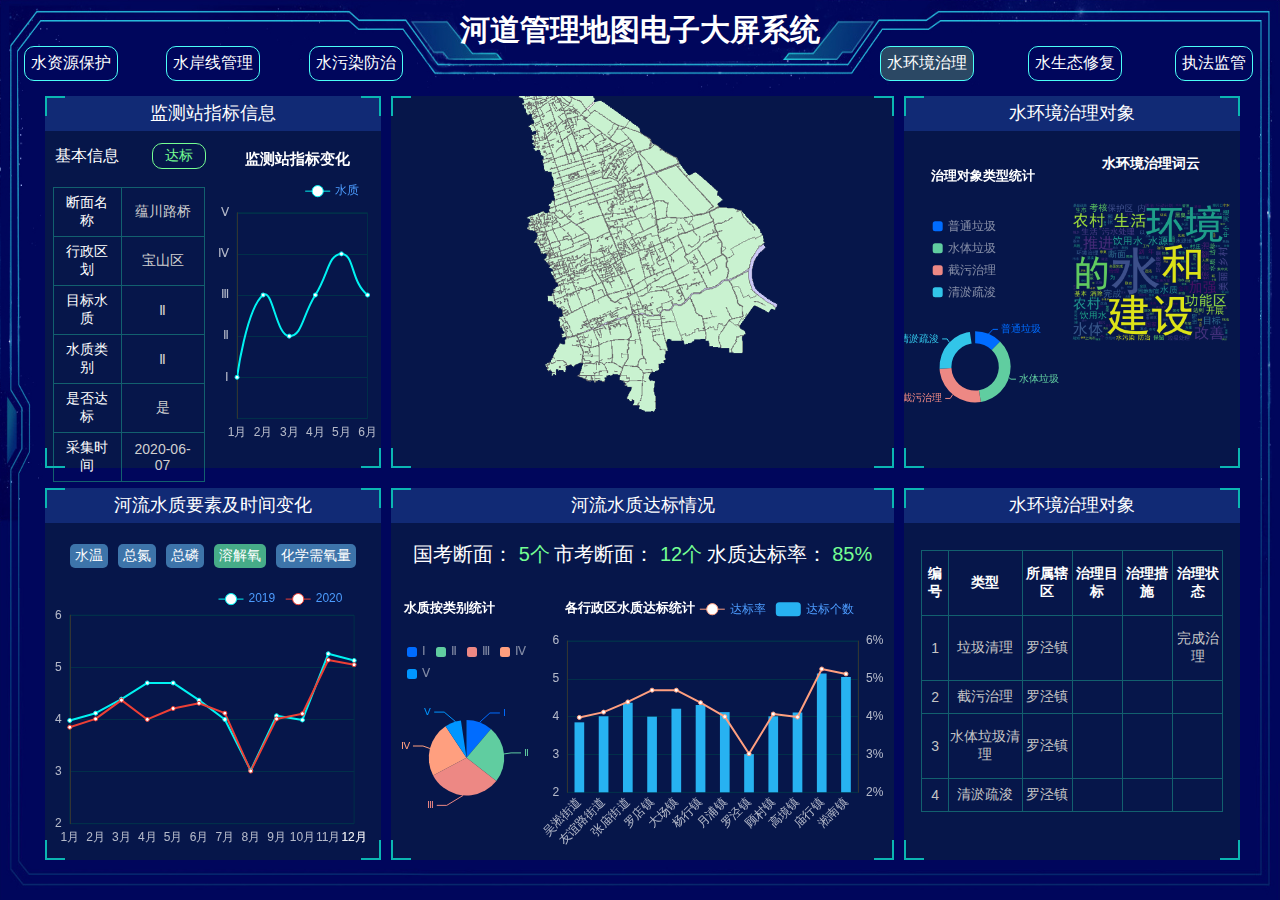
==== riverMap4.html @ e08fa7f7 "20210315第一版" ====
<!DOCTYPE html>
<html lang="zh">
<head>
  <meta charset="UTF-8">
  <title>河道管理地图电子大屏系统</title>
  <link rel="stylesheet" href="css/base.css"/>
  <link rel="stylesheet" href="css/riverMap4.css"/>
</head>
<body>
<header>
  <div class="left">
    <ul>
      <li>水资源保护</li>
      <li>水岸线管理</li>
      <li>水污染防治</li>
    </ul>
  </div>
  <div class="center">
    <h1>河道管理地图电子大屏系统</h1>
  </div>
  <div class="right">
    <ul>
      <li class="active">水环境治理</li>
      <li>水生态修复</li>
      <li>执法监管</li>
    </ul>
  </div>
</header>
<section>
  <div class="left">
    <div class="top">
      <span class="border b1"></span>
      <span class="border b2"></span>
      <span class="border b3"></span>
      <span class="border b4"></span>
      <div class="title">监测站指标信息</div>
      <div class="content">
        <div class="information">
          <div class="head clear-fix">
            <div class="name">基本信息</div>
            <div class="standard">达标</div>
          </div>
          <table>
            <tr>
              <td>断面名称</td>
              <td>蕴川路桥</td>
            </tr>
            <tr>
              <td>行政区划</td>
              <td>宝山区</td>
            </tr>
            <tr>
              <td>目标水质</td>
              <td>Ⅱ</td>
            </tr>
            <tr>
              <td>水质类别</td>
              <td>Ⅱ</td>
            </tr>
            <tr>
              <td>是否达标</td>
              <td>是</td>
            </tr>
            <tr>
              <td>采集时间</td>
              <td>2020-06-07</td>
            </tr>
          </table>

        </div>
        <div class="change"></div>
      </div>
    </div>
    <div class="bottom">
      <span class="border b1"></span>
      <span class="border b2"></span>
      <span class="border b3"></span>
      <span class="border b4"></span>
      <div class="title">河流水质要素及时间变化</div>
      <div class="element">
        <ul>
          <li>水温</li>
          <li>总氮</li>
          <li>总磷</li>
          <li class="active">溶解氧</li>
          <li>化学需氧量</li>
        </ul>
      </div>
      <div id="water-element"></div>
    </div>
  </div>
  <div class="center">
    <div class="top">
      <span class="border b1"></span>
      <span class="border b2"></span>
      <span class="border b3"></span>
      <span class="border b4"></span>
      <img src="images/map.png" alt="">
    </div>
    <div class="bottom">
      <span class="border b1"></span>
      <span class="border b2"></span>
      <span class="border b3"></span>
      <span class="border b4"></span>
      <div class="title">河流水质达标情况</div>
      <div class="situation">
        <ul>
          <li>国考断面： <span>5个</span></li>
          <li>市考断面： <span>12个</span></li>
          <li>水质达标率： <span>85%</span></li>
        </ul>
      </div>
      <div class="chart">
        <div class="pie"></div>
        <div class="line"></div>
      </div>
    </div>
  </div>
  <div class="right">
    <div class="top">
      <span class="border b1"></span>
      <span class="border b2"></span>
      <span class="border b3"></span>
      <span class="border b4"></span>
      <div class="title">水环境治理对象</div>
      <div class="content">
        <div class="pie"></div>
        <div class="img">
          <div class="name">水环境治理词云</div>
          <img src="images/词云.png" alt="">
        </div>
      </div>
    </div>
    <div class="bottom">
      <span class="border b1"></span>
      <span class="border b2"></span>
      <span class="border b3"></span>
      <span class="border b4"></span>
      <div class="title">水环境治理对象</div>
      <table>
        <tr>
          <th>编号</th>
          <th>类型</th>
          <th>所属辖区</th>
          <th>治理目标</th>
          <th>治理措施</th>
          <th>治理状态</th>
        </tr>
        <tr>
          <td>1</td>
          <td>垃圾清理</td>
          <td>罗泾镇</td>
          <td></td>
          <td></td>
          <td>完成治理</td>
        </tr>
        <tr>
          <td>2</td>
          <td>截污治理</td>
          <td>罗泾镇</td>
          <td></td>
          <td></td>
          <td></td>
        </tr>
        <tr>
          <td>3</td>
          <td>水体垃圾清理</td>
          <td>罗泾镇</td>
          <td></td>
          <td></td>
          <td></td>
        </tr>
        <tr>
          <td>4</td>
          <td>清淤疏浚</td>
          <td>罗泾镇</td>
          <td></td>
          <td></td>
          <td></td>
        </tr>
      </table>
    </div>
  </div>
</section>

<script src="js/echarts.min.js"></script>
<script src="js/riverMap4.js"></script>
</body>
</html>
---- css/base.css ----
* {
  margin: 0;
  padding: 0;
  box-sizing: border-box;
}
li {
  list-style: none;
}
body {
  height: 100vh;
  width: 100vw;
  font-family: Arial, Helvetica, sans-serif;
  background: url(../images/bg.jpg) no-repeat #00065b;
  background-size: 100% 100%;
}
header {
  display: flex;
  height: 9%;
  color: white;
}
header h1 {
  font-size: 30px;
}
header .left {
  flex: 1;
}
header .center {
  display: flex;
  justify-content: center;
  padding-top: 10px;
  flex: 1;
}
header .right {
  flex: 1;
}
header ul {
  height: 100%;
  display: flex;
  justify-content: space-around;
  align-items: flex-end;
}
header ul li {
  padding: 6px;
  border: 1px solid #4bfff7;
  border-radius: 10px;
  cursor: pointer;
}
section {
  height: 91%;
  padding: 15px 40px 40px 45px;
  display: flex;
  color: white;
}
section .title {
  color: white;
  font-size: 18px;
  text-align: center;
  height: 35px;
  padding-top: 5px;
  background-color: #112a75;
}
section .left {
  flex: 2;
}
section .left .top {
  height: calc(50% - 10px);
  background-color: #06164a;
  position: relative;
  margin-bottom: 20px;
}
section .left .bottom {
  height: calc(50% - 10px);
  background-color: #06164a;
  position: relative;
}
section .center {
  flex: 3;
  margin: 0 10px;
}
section .right {
  flex: 2;
}
section .right .top {
  height: calc(50% - 10px);
  background-color: #06164a;
  position: relative;
  margin-bottom: 20px;
}
section .right .bottom {
  height: calc(50% - 10px);
  background-color: #06164a;
  position: relative;
}
section .border {
  display: inline-block;
  width: 20px;
  height: 20px;
  position: absolute;
}
section .border.b1 {
  border-top: 2px solid #0bb6b2;
  border-left: 2px solid #0bb6b2;
}
section .border.b2 {
  border-top: 2px solid #0bb6b2;
  border-right: 2px solid #0bb6b2;
  right: 0;
}
section .border.b3 {
  border-bottom: 2px solid #0bb6b2;
  border-right: 2px solid #0bb6b2;
  bottom: 0;
  right: 0;
}
section .border.b4 {
  border-bottom: 2px solid #0bb6b2;
  border-left: 2px solid #0bb6b2;
  bottom: 0;
}
section .clear-fix::after {
  content: "";
  display: block;
  height: 0;
  clear: both;
  visibility: hidden;
}
section .clear-fix {
  /* 触发 hasLayout */
  zoom: 1;
}
/*# sourceMappingURL=base.css.map */
---- css/riverMap4.css ----
header .active {
  background-color: #2b4864;
}
section .left .top .content {
  display: flex;
  height: 88%;
}
section .left .top .content .information {
  flex: 1;
  height: 100%;
}
section .left .top .content .information .head {
  margin-top: 5px;
}
section .left .top .content .information .head .name {
  float: left;
  margin: 10px;
}
section .left .top .content .information .head .standard {
  float: right;
  padding: 3px 12px;
  margin: 7px;
  border-radius: 10px;
  color: #75ff93;
  font-size: 14px;
  border: 1px solid #75ff93;
}
section .left .top .content .information table {
  width: 90%;
  height: 75%;
  border-collapse: collapse;
  margin: 10px auto;
  text-align: center;
  font-size: 14px;
}
section .left .top .content .information table td {
  border: 1px solid #12606e;
  padding: 6px;
}
section .left .top .content .information table td:nth-child(even) {
  color: #d0d0d0;
}
section .left .top .content .change {
  flex: 1;
  height: 100%;
}
section .left .bottom .element ul {
  height: 25px;
  display: flex;
  justify-content: space-around;
  align-items: flex-end;
  margin: 20px 20px;
  font-size: 14px;
}
section .left .bottom .element ul li {
  padding: 3px 5px;
  border-radius: 5px;
  background-color: #3d74aa;
  cursor: pointer;
}
section .left .bottom .element .active {
  background-color: #46ac88;
}
section .left .bottom #water-element {
  height: calc(100% - 100px);
}
section .center {
  height: 100%;
}
section .center .top {
  height: calc(50% - 10px);
  overflow: hidden;
  background-color: #06164a;
  position: relative;
  margin-bottom: 20px;
}
section .center .top img {
  width: 80%;
  transform: translate(15%, -12%);
}
section .center .bottom {
  height: calc(50% - 10px);
  background-color: #06164a;
  position: relative;
}
section .center .bottom .situation ul {
  height: 25px;
  display: flex;
  justify-content: space-around;
  align-items: flex-end;
  margin: 20px 20px 0 20px;
  font-size: 20px;
}
section .center .bottom .situation ul span {
  color: #75ff93;
}
section .center .chart {
  height: calc(100% - 80px);
  display: flex;
}
section .center .chart .pie {
  height: 100%;
  flex: 3;
}
section .center .chart .line {
  height: 100%;
  flex: 7;
}
section .right .top .content {
  height: calc(100% - 35px);
  display: flex;
}
section .right .top .content .pie {
  flex: 1;
  height: 100%;
}
section .right .top .content .img {
  flex: 1;
  height: 100%;
  padding: 10px;
}
section .right .top .content .img .name {
  height: 15%;
  font-size: 14px;
  font-weight: 700;
  margin-top: 9%;
  text-align: center;
}
section .right .top .content .img img {
  width: 100%;
}
section .right .bottom table {
  width: 90%;
  height: calc(80% - 35px);
  border-collapse: collapse;
  margin: 8% auto;
  text-align: center;
  font-size: 14px;
}
section .right .bottom table td {
  color: #c5c5c5;
}
section .right .bottom table td,
section .right .bottom table th {
  border: 1px solid #12606e;
}
/*# sourceMappingURL=riverMap4.css.map */
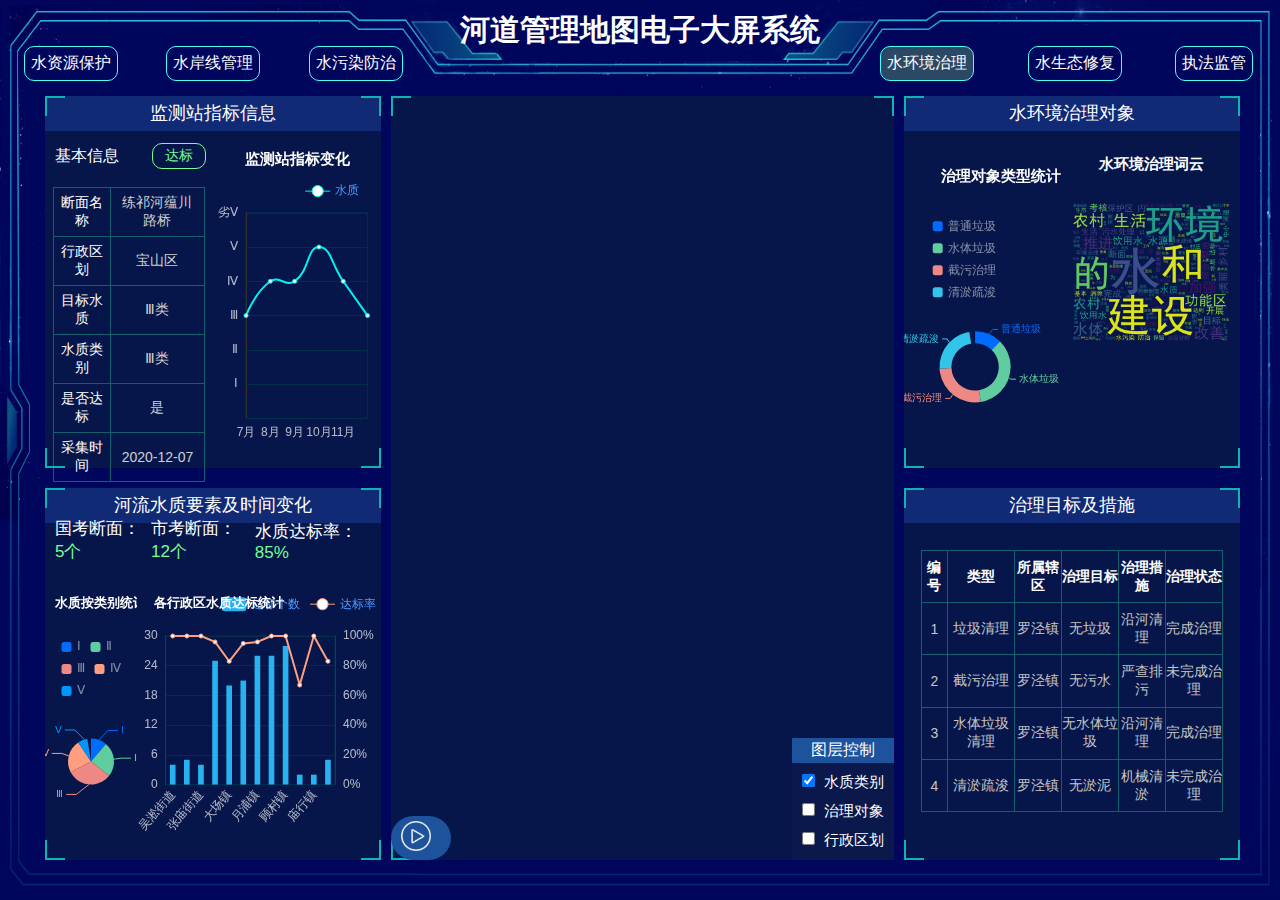
==== commit 2079a1cb: "finished" ====
--- a/riverMap4.html
+++ b/riverMap4.html
@@ -43,7 +43,7 @@
           <table>
             <tr>
               <td>断面名称</td>
-              <td>蕴川路桥</td>
+              <td class="sta">练祁河蕴川路桥</td>
             </tr>
             <tr>
               <td>行政区划</td>
@@ -51,19 +51,19 @@
             </tr>
             <tr>
               <td>目标水质</td>
-              <td>Ⅱ</td>
+              <td>Ⅲ类</td>
             </tr>
             <tr>
               <td>水质类别</td>
-              <td>Ⅱ</td>
+              <td class="sta">Ⅲ类</td>
             </tr>
             <tr>
               <td>是否达标</td>
-              <td>是</td>
+              <td class="sta">是</td>
             </tr>
             <tr>
               <td>采集时间</td>
-              <td>2020-06-07</td>
+              <td>2020-12-07</td>
             </tr>
           </table>
 
@@ -77,32 +77,6 @@
       <span class="border b3"></span>
       <span class="border b4"></span>
       <div class="title">河流水质要素及时间变化</div>
-      <div class="element">
-        <ul>
-          <li>水温</li>
-          <li>总氮</li>
-          <li>总磷</li>
-          <li class="active">溶解氧</li>
-          <li>化学需氧量</li>
-        </ul>
-      </div>
-      <div id="water-element"></div>
-    </div>
-  </div>
-  <div class="center">
-    <div class="top">
-      <span class="border b1"></span>
-      <span class="border b2"></span>
-      <span class="border b3"></span>
-      <span class="border b4"></span>
-      <img src="images/map.png" alt="">
-    </div>
-    <div class="bottom">
-      <span class="border b1"></span>
-      <span class="border b2"></span>
-      <span class="border b3"></span>
-      <span class="border b4"></span>
-      <div class="title">河流水质达标情况</div>
       <div class="situation">
         <ul>
           <li>国考断面： <span>5个</span></li>
@@ -116,6 +90,41 @@
       </div>
     </div>
   </div>
+  <div class="center">
+    <span class="border b1"></span>
+    <span class="border b2"></span>
+    <span class="border b3"></span>
+    <span class="border b4"></span>
+    <div id="mapContainer"></div>
+    <div class="layer">
+      <div class="name">图层控制</div>
+      <div class="input-item">
+        <input type='checkbox' id="level" name='level' value='level' checked>
+        <span class="input-text">水质类别</span>
+      </div>
+      <div class="input-item">
+        <input type='checkbox' id="govern" name='govern' value='govern'>
+        <span class="input-text">治理对象</span>
+      </div>
+      <div class="input-item">
+        <input type='checkbox' id="divisionBS" name='divisionBS' value='divisionBS'>
+        <span class="input-text">行政区划</span>
+      </div>
+    </div>
+    <div class="timeLine">
+      <div class="img">
+        <img src="images/播放1.png" alt="">
+      </div>
+      <div class="dateAxis">
+        <div class="text" id="text">
+
+        </div>
+        <div class="axis" id="axis">
+
+        </div>
+      </div>
+    </div>
+  </div>
   <div class="right">
     <div class="top">
       <span class="border b1"></span>
@@ -136,7 +145,7 @@
       <span class="border b2"></span>
       <span class="border b3"></span>
       <span class="border b4"></span>
-      <div class="title">水环境治理对象</div>
+      <div class="title">治理目标及措施</div>
       <table>
         <tr>
           <th>编号</th>
@@ -150,33 +159,33 @@
           <td>1</td>
           <td>垃圾清理</td>
           <td>罗泾镇</td>
-          <td></td>
-          <td></td>
+          <td>无垃圾</td>
+          <td>沿河清理</td>
           <td>完成治理</td>
         </tr>
         <tr>
           <td>2</td>
           <td>截污治理</td>
           <td>罗泾镇</td>
-          <td></td>
-          <td></td>
-          <td></td>
+          <td>无污水</td>
+          <td>严查排污</td>
+          <td>未完成治理</td>
         </tr>
         <tr>
           <td>3</td>
           <td>水体垃圾清理</td>
           <td>罗泾镇</td>
-          <td></td>
-          <td></td>
-          <td></td>
+          <td>无水体垃圾</td>
+          <td>沿河清理</td>
+          <td>完成治理</td>
         </tr>
         <tr>
           <td>4</td>
           <td>清淤疏浚</td>
           <td>罗泾镇</td>
-          <td></td>
-          <td></td>
-          <td></td>
+          <td>无淤泥</td>
+          <td>机械清淤</td>
+          <td>未完成治理</td>
         </tr>
       </table>
     </div>
@@ -184,6 +193,10 @@
 </section>
 
 <script src="js/echarts.min.js"></script>
-<script src="js/riverMap4.js"></script>
+<script type="text/javascript" src="https://webapi.amap.com/maps?v=1.4.15&key=ee15d5aec03ea6f36202adcab91953b3&plugin=AMap.DistrictLayer"></script>
+<!--<script src="js/amaps.js"></script>-->
+<script src="data/module4Data.js"></script>
+<script src="js/module4/riverEcharts4.js"></script>
+<script src="js/module4/riverMap4.js"></script>
 </body>
-</html>+</html>
--- a/css/riverMap4.css
+++ b/css/riverMap4.css
@@ -44,67 +44,99 @@
   flex: 1;
   height: 100%;
 }
-section .left .bottom .element ul {
+section .left .bottom .situation ul {
   height: 25px;
   display: flex;
   justify-content: space-around;
   align-items: flex-end;
-  margin: 20px 20px;
-  font-size: 14px;
+  margin: 15px 10px 0 10px;
+  font-size: 17px;
 }
-section .left .bottom .element ul li {
-  padding: 3px 5px;
-  border-radius: 5px;
-  background-color: #3d74aa;
-  cursor: pointer;
+section .left .bottom .situation ul span {
+  color: #75ff93;
 }
-section .left .bottom .element .active {
-  background-color: #46ac88;
+section .left .bottom .chart {
+  height: calc(100% - 80px);
+  display: flex;
 }
-section .left .bottom #water-element {
-  height: calc(100% - 100px);
+section .left .bottom .chart .pie {
+  height: 100%;
+  flex: 3;
+}
+section .left .bottom .chart .line {
+  height: 100%;
+  flex: 8;
 }
 section .center {
   height: 100%;
-}
-section .center .top {
-  height: calc(50% - 10px);
-  overflow: hidden;
-  background-color: #06164a;
-  position: relative;
-  margin-bottom: 20px;
-}
-section .center .top img {
-  width: 80%;
-  transform: translate(15%, -12%);
-}
-section .center .bottom {
-  height: calc(50% - 10px);
   background-color: #06164a;
   position: relative;
 }
-section .center .bottom .situation ul {
-  height: 25px;
+section .center #mapContainer {
+  height: 100%;
+}
+section .center .layer {
+  z-index: 10;
+  background-color: #0a184c;
+  position: absolute;
+  right: 0;
+  bottom: 0;
+  padding-bottom: 10px;
+}
+section .center .layer .name {
+  padding: 2px;
+  text-align: center;
+  background-color: #1d529c;
+}
+section .center .layer .input-item {
+  text-align: center;
+  font-size: 15px;
+  padding: 10px 10px 0 10px;
+}
+section .center .layer .input-item span {
+  padding-left: 5px;
+}
+section .center .timeLine {
   display: flex;
-  justify-content: space-around;
-  align-items: flex-end;
-  margin: 20px 20px 0 20px;
-  font-size: 20px;
+  background-color: #1d529c;
+  border-radius: 25px;
+  padding: 5px 10px;
+  z-index: 10;
+  position: absolute;
+  left: 0;
+  bottom: 0;
 }
-section .center .bottom .situation ul span {
-  color: #75ff93;
+section .center .timeLine img {
+  width: 30px;
+  height: 30px;
+  margin-right: 10px;
 }
-section .center .chart {
-  height: calc(100% - 80px);
-  display: flex;
+section .center .timeLine .axis .circle {
+  display: inline-block;
+  vertical-align: middle;
+  width: 10px;
+  height: 10px;
+  background-color: #fff;
+  border-radius: 50%;
+  cursor: pointer;
 }
-section .center .chart .pie {
-  height: 100%;
-  flex: 3;
+section .center .timeLine .axis .line {
+  display: inline-block;
+  vertical-align: middle;
+  height: 2px;
+  width: 18px;
+  background-color: #fff;
 }
-section .center .chart .line {
-  height: 100%;
-  flex: 7;
+section .center .timeLine .axis .active {
+  box-shadow: 0 0 1px 5px rgba(39, 178, 241, 0.5);
+  background-color: #32c5e9;
+}
+section .center .timeLine .text {
+  color: #fff;
+  font-size: 12px;
+}
+section .center .timeLine .text span {
+  margin-right: 15px;
 }
 section .right .top .content {
   height: calc(100% - 35px);
@@ -121,7 +153,7 @@
 }
 section .right .top .content .img .name {
   height: 15%;
-  font-size: 14px;
+  font-size: 15px;
   font-weight: 700;
   margin-top: 9%;
   text-align: center;
@@ -144,4 +176,11 @@
 section .right .bottom table th {
   border: 1px solid #12606e;
 }
+.amap-logo {
+  display: none;
+  opacity: 0 !important;
+}
+.amap-copyright {
+  opacity: 0;
+}
 /*# sourceMappingURL=riverMap4.css.map */